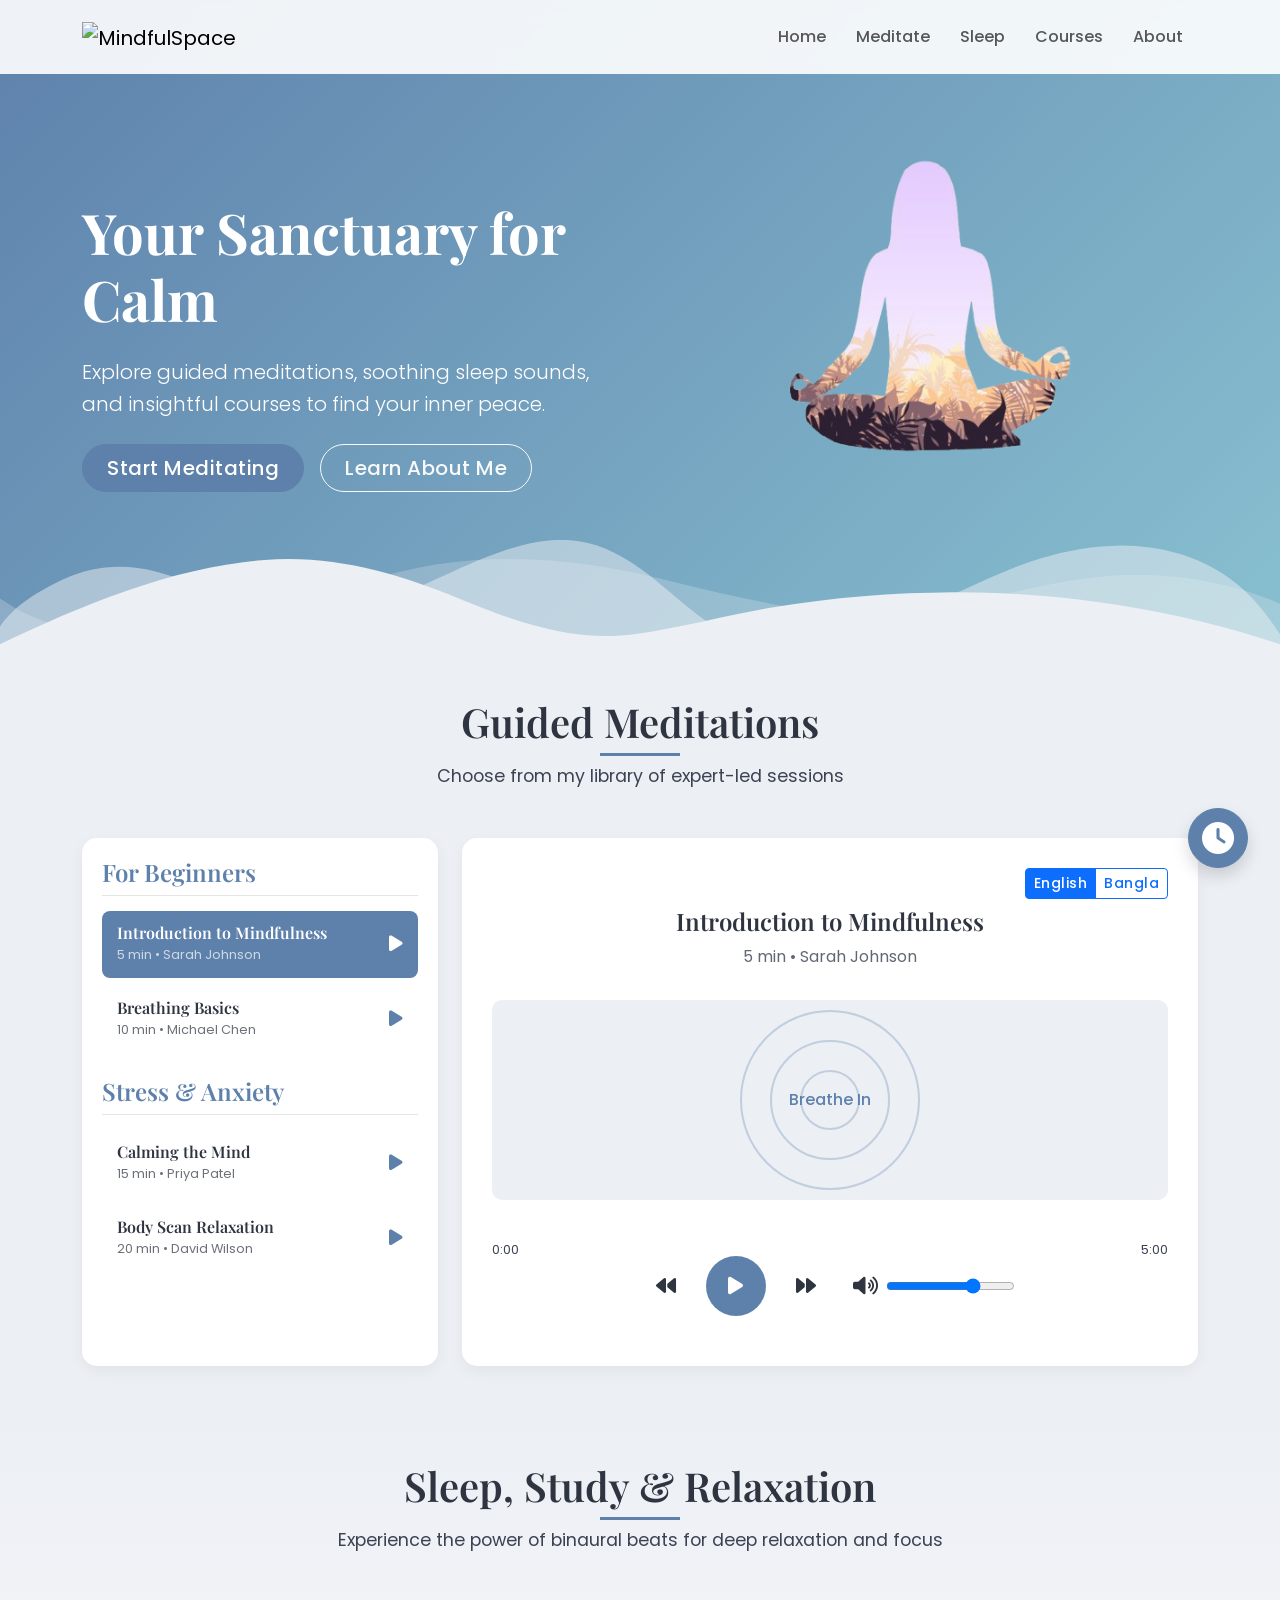
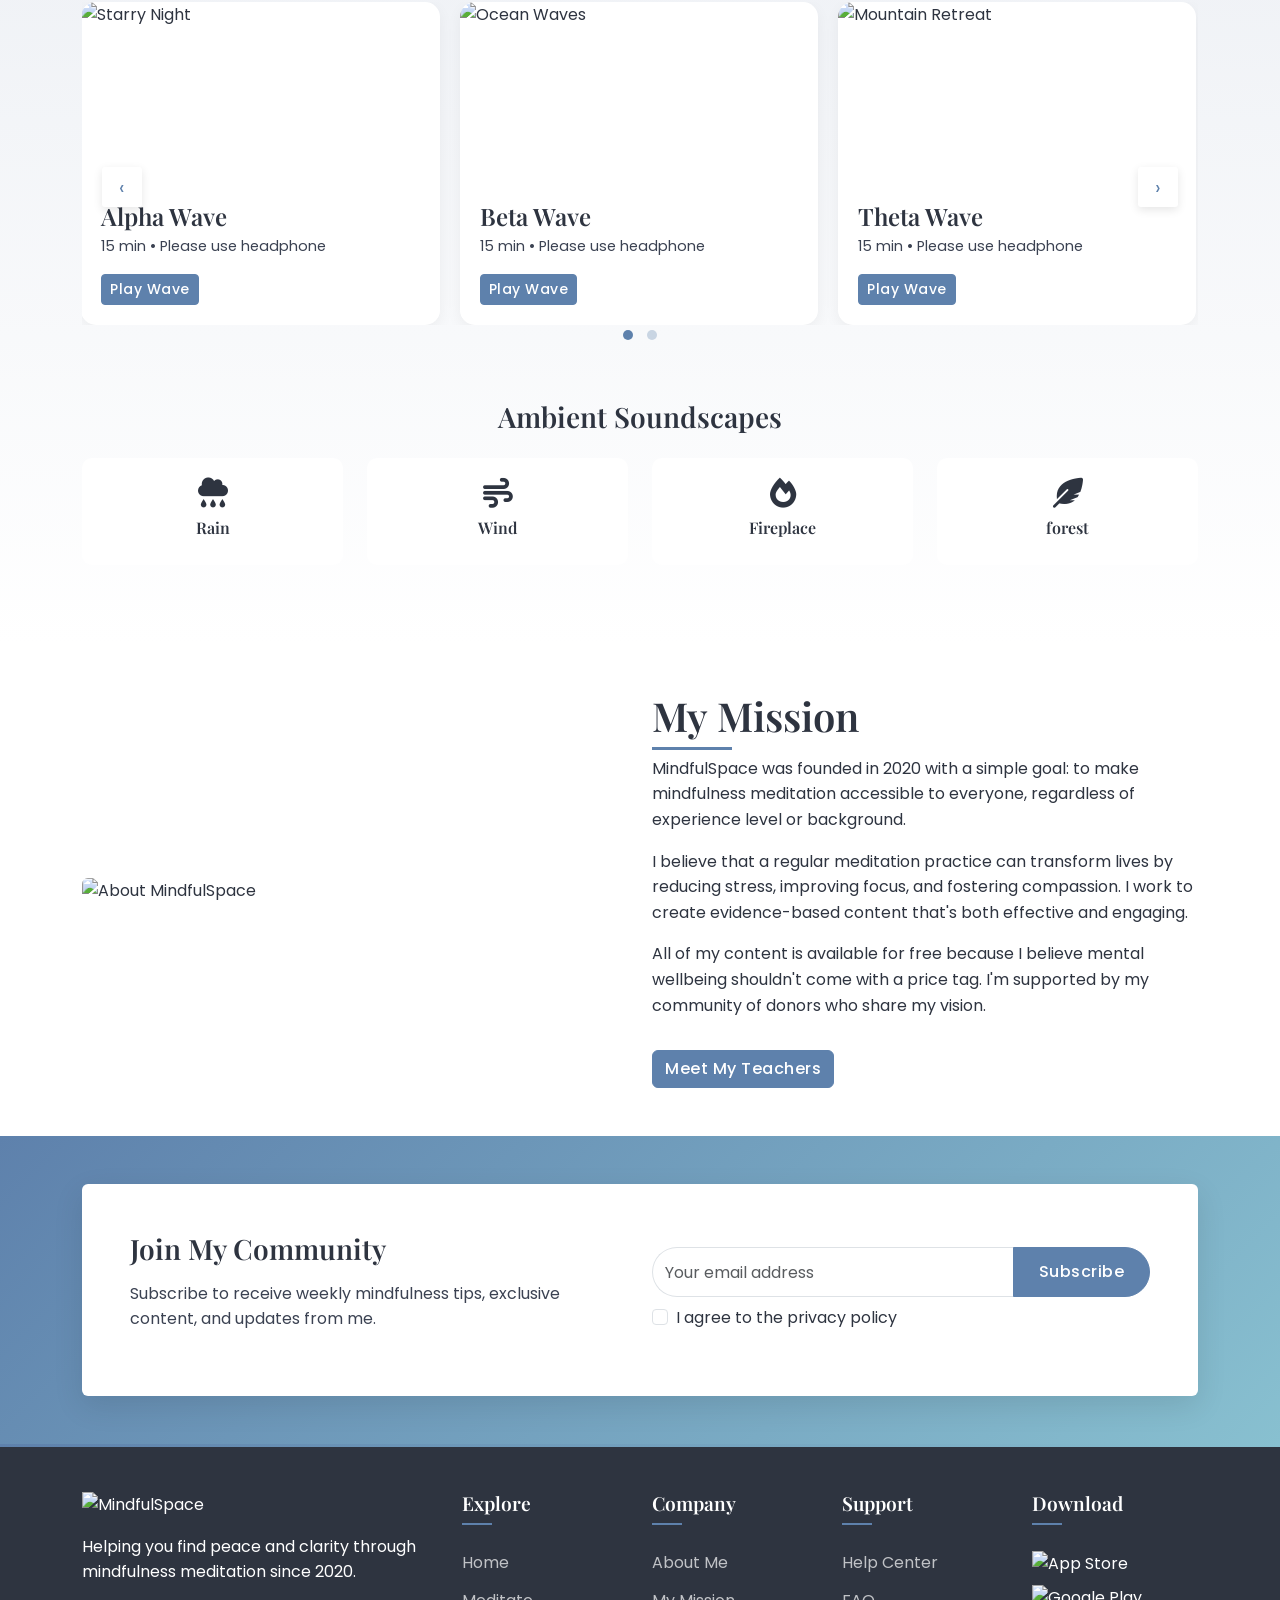
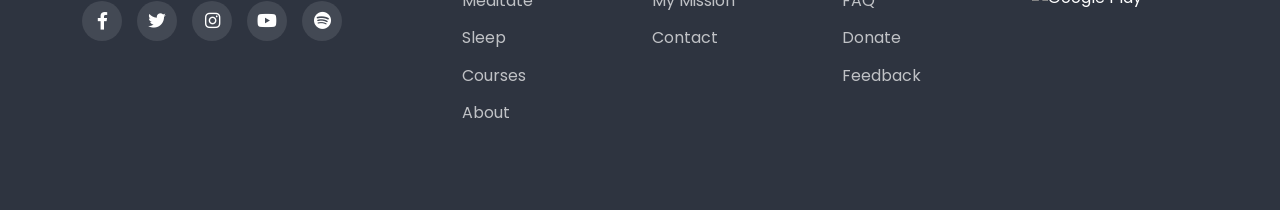
==== meditation.html @ 61c87ae3 "Add files via upload" ====
<!DOCTYPE html>
<html lang="en">
<head>
    <meta charset="UTF-8">
    <meta name="viewport" content="width=device-width, initial-scale=1.0">
    <title>MindfulSpace | Meditate & Relax</title>
    <link href="https://cdn.jsdelivr.net/npm/bootstrap@5.3.0/dist/css/bootstrap.min.css" rel="stylesheet">
    <link href="https://cdn.jsdelivr.net/npm/@fortawesome/fontawesome-free@6.0.0/css/all.min.css" rel="stylesheet">
    <link href="https://fonts.googleapis.com/css2?family=Playfair+Display:wght@400;500;600&family=Poppins:wght@300;400;500&display=swap" rel="stylesheet">
    <link rel="stylesheet" href="https://cdnjs.cloudflare.com/ajax/libs/animate.css/4.1.1/animate.min.css">
    <link rel="stylesheet" href="https://cdnjs.cloudflare.com/ajax/libs/OwlCarousel2/2.3.4/assets/owl.carousel.min.css">
    <link rel="stylesheet" href="https://cdnjs.cloudflare.com/ajax/libs/OwlCarousel2/2.3.4/assets/owl.theme.default.min.css">
    <link rel="stylesheet" href="styles.css">
</head>
<body>
    
    <!-- Preloader -->
    <div class="preloader">
        <div class="loader">
            <div class="loader-inner">
                <div class="loader-line-wrap" style="--i:0">
                    <div class="loader-line"></div>
                </div>
                <div class="loader-line-wrap" style="--i:1">
                    <div class="loader-line"></div>
                </div>
                <div class="loader-line-wrap" style="--i:2">
                    <div class="loader-line"></div>
                </div>
                <div class="loader-line-wrap" style="--i:3">
                    <div class="loader-line"></div>
                </div>
                <div class="loader-line-wrap" style="--i:4">
                    <div class="loader-line"></div>
                </div>
            </div>
        </div>
    </div>

    <!-- Navigation -->
    <nav class="navbar navbar-expand-lg navbar-light fixed-top">
        <div class="container">
            <a class="navbar-brand" href="home.html">
                <img src="assets/logo.svg" alt="MindfulSpace" height="30" id="logo-img">
            </a>
            <button class="navbar-toggler" type="button" data-bs-toggle="collapse" data-bs-target="#navbarNav">
                <span class="navbar-toggler-icon"></span>
            </button>
            <div class="collapse navbar-collapse" id="navbarNav">
                <ul class="navbar-nav ms-auto">
                    <li class="nav-item"><a class="nav-link" href="home.html">Home</a></li>
                    <li class="nav-item"><a class="nav-link" href="#meditate">Meditate</a></li>
                    <li class="nav-item"><a class="nav-link" href="#sleep">Sleep</a></li>
                    <li class="nav-item"><a class="nav-link" href="#courses">Courses</a></li>
                    <li class="nav-item"><a class="nav-link" href="#about">About</a></li>
                </ul>
            </div>
        </div>
    </nav>

    <!-- Hero Section -->
    <section id="hero-meditation" class="hero-section">
        <div class="container">
            <div class="row align-items-center">
                <div class="col-lg-6">
                    <h1 class="display-4 fw-bold mb-4 animate__animated animate__fadeInUp">Your Sanctuary for Calm</h1>
                    <p class="lead mb-4 animate__animated animate__fadeInUp" style="animation-delay: 0.2s;">Explore guided meditations, soothing sleep sounds, and insightful courses to find your inner peace.</p>
                    <div class="d-flex gap-3 animate__animated animate__fadeInUp" style="animation-delay: 0.4s;">
                        <a href="#meditate" class="btn btn-primary btn-lg rounded-pill px-4" id="start-meditating-btn-hero">Start Meditating</a>
                        <a href="#about" class="btn btn-outline-light btn-lg rounded-pill px-4" id="learn-about-us-btn">Learn About Me</a>
                    </div>
                </div>
                <div class="col-lg-6 text-center">
                    <img src="woman.png" alt="Woman meditating" class="img-fluid animate__animated animate__fadeIn" style="animation-delay: 0.6s; max-height: 450px;">
                </div>
            </div>
        </div>
        <div class="wave-divider">
            <svg viewBox="0 0 1200 120" preserveAspectRatio="none">
                <path d="M0,0V46.29c47.79,22.2,103.59,32.17,158,28,70.36-5.37,136.33-33.31,206.8-37.5C438.64,32.43,512.34,53.67,583,72.05c69.27,18,138.3,24.88,209.4,13.08,36.15-6,69.85-17.84,104.45-29.34C989.49,25,1113-14.29,1200,52.47V0Z" opacity=".25" fill="currentColor"></path>
                <path d="M0,0V15.81C13,36.92,27.64,56.86,47.69,72.05,99.41,111.27,165,111,224.58,91.58c31.15-10.15,60.09-26.07,89.67-39.8,40.92-19,84.73-46,130.83-49.67,36.26-2.85,70.9,9.42,98.6,31.56,31.77,25.39,62.32,62,103.63,73,40.44,10.79,81.35-6.69,119.13-24.28s75.16-39,116.92-43.05c59.73-5.85,113.28,22.88,168.9,38.84,30.2,8.66,59,6.17,87.09-7.5,22.43-10.89,48-26.93,60.65-49.24V0Z" opacity=".5" fill="currentColor"></path>
                <path d="M0,0V5.63C149.93,59,314.09,71.32,475.83,42.57c43-7.64,84.23-20.12,127.61-26.46,59-8.63,112.48,12.24,165.56,35.4C827.93,77.22,886,95.24,951.2,90c86.53-7,172.46-45.71,248.8-84.81V0Z" fill="currentColor"></path>
            </svg>
        </div>
    </section>
    
    <!-- Meditation Player Section -->
    <section id="meditate" class="meditation-player-section py-5">
        <div class="container">
            <div class="text-center mb-5">
                <h2 class="section-title">Guided Meditations</h2>
                <p class="section-subtitle">Choose from my library of expert-led sessions</p>
            </div>
            
            <div class="row">
                <div class="col-lg-4 mb-4 mb-lg-0">
                    <div class="session-list">
                        <div class="session-category">
                            <h4>For Beginners</h4>
                            <div class="session-item active"
                                data-audio-en="assets/audio/lessons/introduction en.mp3"
                                data-audio-bn="assets/audio/lessons/introduction bn.mp3"
                                data-title="Introduction to Mindfulness"
                                data-duration="5:00"
                                data-instructor="Sarah Johnson">
                                <div class="session-info">
                                    <h5>Introduction to Mindfulness</h5>
                                    <p>5 min • Sarah Johnson</p>
                                </div>
                                <button class="btn-play" aria-label="Play Introduction to Mindfulness"><i class="fas fa-play"></i></button>
                            </div>
                            <div class="session-item"
                                data-audio-en="https://assets.mixkit.co/music/preview/mixkit-relaxing-wind-chimes-2019.mp3"
                                data-audio-bn="https://cdn.pixabay.com/audio/2023/03/15/audio_bn_example2.mp3"
                                data-title="Breathing Basics"
                                data-duration="10:00"
                                data-instructor="Michael Chen">
                                <div class="session-info">
                                    <h5>Breathing Basics</h5>
                                    <p>10 min • Michael Chen</p>
                                </div>
                                <button class="btn-play" aria-label="Play Breathing Basics"><i class="fas fa-play"></i></button>
                            </div>
                        </div>
                        
                        <div class="session-category">
                            <h4>Stress & Anxiety</h4>
                            <div class="session-item"
                                data-audio-en="https://assets.mixkit.co/music/preview/mixkit-forest-stream-1383.mp3"
                                data-audio-bn="https://cdn.pixabay.com/audio/2023/03/15/audio_bn_example3.mp3"
                                data-title="Calming the Mind"
                                data-duration="15:00"
                                data-instructor="Priya Patel">
                                <div class="session-info">
                                    <h5>Calming the Mind</h5>
                                    <p>15 min • Priya Patel</p>
                                </div>
                                <button class="btn-play" aria-label="Play Calming the Mind"><i class="fas fa-play"></i></button>
                            </div>
                            <div class="session-item"
                                data-audio-en="https://assets.mixkit.co/music/preview/mixkit-soothing-wind-1251.mp3"
                                data-audio-bn="https://cdn.pixabay.com/audio/2023/03/15/audio_bn_example4.mp3"
                                data-title="Body Scan Relaxation"
                                data-duration="20:00"
                                data-instructor="David Wilson">
                                <div class="session-info">
                                    <h5>Body Scan Relaxation</h5>
                                    <p>20 min • David Wilson</p>
                                </div>
                                <button class="btn-play" aria-label="Play Body Scan Relaxation"><i class="fas fa-play"></i></button>
                            </div>
                        </div>
                    </div>
                </div>
                
                <div class="col-lg-8">
                    <div class="meditation-player">
                        <!-- Language Toggle Buttons -->
                        <div class="d-flex justify-content-end mb-2">
                            <div class="btn-group btn-group-sm" role="group" aria-label="Global language toggle">
                                <button type="button" class="btn btn-outline-primary lang-global-btn active" data-lang="en">English</button>
                                <button type="button" class="btn btn-outline-primary lang-global-btn" data-lang="bn">Bangla</button>
                            </div>
                        </div>
                        <div class="player-header">
                            <h3 id="session-title">Introduction to Mindfulness</h3>
                            <p id="session-details">5 min • Sarah Johnson</p>
                        </div>
                        
                        <div class="player-visualization">
                            <canvas id="visualizer"></canvas>
                            <div class="breathing-animation">
                                <div class="circle outer"></div>
                                <div class="circle middle"></div>
                                <div class="circle inner"></div>
                                <div class="breath-instruction">Breathe In</div>
                            </div>
                        </div>
                        
                        <audio id="meditation-audio" src="https://assets.mixkit.co/music/preview/mixkit-meditative-rain-and-thunder-1258.mp3" style="display:none;"></audio>
                        <div class="player-controls" style="display: none;">
                            <div class="progress-container">
                                 <div class="progress-bar-clickable-area" style="position: absolute; top: -7px; left: 0; width: 100%; height: 20px; cursor: pointer; z-index: 1;"></div>
                                <div class="progress-bar" id="progress-bar"></div>
                                <span class="time current-time">0:00</span>
                                <span class="time duration">5:00</span>
                            </div>
                            <div class="controls">
                                <button class="control-btn" id="rewind" aria-label="Rewind"><i class="fas fa-backward"></i></button>
                                <button class="control-btn main-btn" id="play-pause" aria-label="Play/Pause"><i class="fas fa-play"></i></button>
                                <button class="control-btn" id="forward" aria-label="Forward"><i class="fas fa-forward"></i></button>
                                <div class="volume-control d-flex align-items-center">
                                    <button class="control-btn" id="volume-btn" aria-label="Volume"><i class="fas fa-volume-up"></i></button>
                                    <input type="range" id="volume" min="0" max="1" step="0.01" value="0.7" aria-label="Volume slider">
                                </div>
                            </div>
                        </div>
                    </div>
                </div>
            </div>
        </div>
    </section>

    <!-- Sleep Section -->
    <section id="sleep" class="sleep-section py-5">
        <div class="container">
            <div class="text-center mb-5">
                <h2 class="section-title">Sleep, Study & Relaxation</h2>
                <p class="section-subtitle">Experience the power of binaural beats for deep relaxation and focus</p>
            </div>
            
            <div class="sleep-carousel owl-carousel owl-theme">
                <div class="sleep-card" data-audio="assets/audio/alpha.mp3" data-title="Alpha Wave" data-duration="15:00" data-instructor="Use Headphone" data-loop="false">
                    <img src="https://images.unsplash.com/photo-1534796636912-3b95b3ab5986?ixlib=rb-4.0.3&ixid=M3wxMjA3fDB8MHxleHBsb3JlLWZlZWR8MXx8fGVufDB8fHx8fA%3D%3D&auto=format&fit=crop&w=500&q=60" alt="Starry Night" class="sleep-image">
                    <div class="sleep-content">
                        <h4>Alpha Wave</h4>
                        <p>15 min • Please use headphone</p>
                        <button class="btn btn-primary btn-sm sleep-play-btn">Play Wave</button>
                    </div>
                </div>
                <div class="sleep-card" data-audio="assets/audio/beta.mp3" data-title="Beta Wave" data-duration="15:00" data-instructor="Use Headphone" data-loop="false">
                    <img src="https://images.unsplash.com/photo-1505118380757-91f5f5632de0?ixlib=rb-4.0.3&ixid=M3wxMjA3fDB8MHxleHBsb3JlLWZlZWR8Nnx8fGVufDB8fHx8fA%3D%3D&auto=format&fit=crop&w=500&q=60" alt="Ocean Waves" class="sleep-image">
                    <div class="sleep-content">
                        <h4>Beta Wave</h4>
                        <p>15 min • Please use headphone</p>
                        <button class="btn btn-primary btn-sm sleep-play-btn">Play Wave</button>
                    </div>
                </div>
                <div class="sleep-card" data-audio="assets/audio/theta.mp3" data-title="Theta Wave" data-duration=":1500" data-instructor="Use Headphone" data-loop="false">
                    <img src="https://images.unsplash.com/photo-1464822759023-fed622ff2c3b?ixlib=rb-4.0.3&ixid=M3wxMjA3fDB8MHxleHBsb3JlLWZlZWR8MTB8fHxlbnwwfHx8fHw%3D&auto=format&fit=crop&w=500&q=60" alt="Mountain Retreat" class="sleep-image">
                    <div class="sleep-content">
                        <h4>Theta Wave</h4>
                        <p>15 min • Please use headphone</p>
                        <button class="btn btn-primary btn-sm sleep-play-btn">Play Wave</button>
                    </div>
                </div>
                <div class="sleep-card" data-audio="assets/audio/gamma.mp3" data-title="Gamma Wave" data-duration="15:00" data-instructor="Use Headphone" data-loop="false">
                    <img src="https://images.unsplash.com/photo-1476231682828-37e571bc172f?ixlib=rb-4.0.3&ixid=M3wxMjA3fDB8MHxleHBsb3JlLWZlZWR8MTl8fHxlbnwwfHx8fHw%3D&auto=format&fit=crop&w=500&q=60" alt="Rainforest" class="sleep-image">
                    <div class="sleep-content">
                        <h4>Gamma Wave</h4>
                        <p>15 min • Please use headphone</p>
                        <button class="btn btn-primary btn-sm sleep-play-btn">Play Wave</button>
                    </div>
                </div>
            </div>
            
            <div class="soundscapes mt-5">
                <h3 class="text-center mb-4">Ambient Soundscapes</h3>
                <div class="row">
                    <div class="col-md-3 col-6 mb-3">
                        <div class="sound-card" data-sound="rain">
                            <i class="fas fa-cloud-rain"></i>
                            <h5>Rain</h5>
                        </div>
                    </div>
                    <div class="col-md-3 col-6 mb-3">
                        <div class="sound-card" data-sound="wind">
                            <i class="fas fa-wind"></i>
                            <h5>Wind</h5>
                        </div>
                    </div>
                    <div class="col-md-3 col-6 mb-3">
                        <div class="sound-card" data-sound="fire">
                            <i class="fas fa-fire"></i>
                            <h5>Fireplace</h5>
                        </div>
                    </div>
                    <div class="col-md-3 col-6 mb-3">
                        <div class="sound-card" data-sound="white-noise">
                            <i class="fas fa-feather-alt"></i>
                            <h5>forest</h5>
                        </div>
                    </div>
                </div>
            </div>
        </div>
    </section>



    <!-- About Section -->
    <section id="about" class="about-section py-5">
        <div class="container">
            <div class="row align-items-center">
                <div class="col-lg-6">
                    <img src="https://images.unsplash.com/photo-1506126613408-eca07ce68773?ixlib=rb-4.0.3&ixid=M3wxMjA3fDB8MHxleHBsb3JlLWZlZWR8MjF8fHxlbnwwfHx8fHw%3D&auto=format&fit=crop&w=500&q=60" alt="About MindfulSpace" class="img-fluid rounded">
                </div>
                <div class="col-lg-6">
                    <h2 class="section-title text-start">My Mission</h2>
                    <p>MindfulSpace was founded in 2020 with a simple goal: to make mindfulness meditation accessible to
                        everyone, regardless of experience level or background.</p>
                    <p>I believe that a regular meditation practice can transform lives by reducing stress, improving
                        focus, and fostering compassion. I work to create evidence-based content that's both effective and engaging.</p>
                    <p>All of my content is available for free because I believe mental wellbeing shouldn't come with
                        a price tag. I'm supported by my community of donors who share my vision.</p>
                    <button class="btn btn-primary mt-3" id="meet-teachers-btn-meditation">Meet My Teachers</button>
                </div>
            </div>
        </div>
    </section>

    <!-- Newsletter Section -->
    <section class="newsletter-section py-5">
        <div class="container">
            <div class="newsletter-box rounded p-5">
                <div class="row align-items-center">
                    <div class="col-lg-6">
                        <h3>Join My Community</h3>
                        <p>Subscribe to receive weekly mindfulness tips, exclusive content, and updates from me.</p>
                    </div>
                    <div class="col-lg-6">
                        <form class="newsletter-form" id="newsletter-form-meditation">
                            <div class="input-group">
                                <input type="email" class="form-control" placeholder="Your email address" id="newsletter-email-meditation" required>
                                <button class="btn btn-primary" type="submit">Subscribe</button>
                            </div>
                            <div class="form-check mt-2">
                                <input class="form-check-input" type="checkbox" id="privacy-check-meditation" required>
                                <label class="form-check-label" for="privacy-check-meditation">
                                    I agree to the privacy policy
                                </label>
                            </div>
                        </form>
                    </div>
                </div>
            </div>
        </div>
    </section>

    <!-- Footer -->
    <footer class="footer py-5">
        <div class="container">
            <div class="row">
                <div class="col-lg-4 mb-4">
                    <img src="assets/logo-white.svg" alt="MindfulSpace" height="30" class="mb-3">
                    <p>Helping you find peace and clarity through mindfulness meditation since 2020.</p>
                    <div class="social-links mt-3">
                        <a href="#" class="social-link" aria-label="Facebook"><i class="fab fa-facebook-f"></i></a>
                        <a href="#" class="social-link" aria-label="Twitter"><i class="fab fa-twitter"></i></a>
                        <a href="#" class="social-link" aria-label="Instagram"><i class="fab fa-instagram"></i></a>
                        <a href="#" class="social-link" aria-label="YouTube"><i class="fab fa-youtube"></i></a>
                        <a href="#" class="social-link" aria-label="Spotify"><i class="fab fa-spotify"></i></a>
                    </div>
                </div>
                <div class="col-lg-2 col-md-4 col-6 mb-4">
                    <h5>Explore</h5>
                    <ul class="footer-links">
                        <li><a href="#home">Home</a></li>
                        <li><a href="meditation.html#meditate">Meditate</a></li>
                        <li><a href="meditation.html#sleep">Sleep</a></li>
                        <li><a href="#courses">Courses</a></li>
                        <li><a href="#about">About</a></li>
                    </ul>
                </div>
                <!-- In home.html, meditation.html footers -->
                <div class="col-lg-2 col-md-4 col-6 mb-4">
                    <h5>Company</h5>
                    <ul class="footer-links">
                        <li><a href="about.html" id="about-link-footer">About Me</a></li>
                        <li><a href="mission.html" id="mission-link">My Mission</a></li>
                        <li><a href="contact.html" id="contact-link">Contact</a></li>
                    </ul>
                </div>
                <!-- In footers of all pages -->
                <div class="col-lg-2 col-md-4 col-6 mb-4">
                    <h5>Support</h5>
                    <ul class="footer-links">
                        <li><a href="help.html" id="help-link">Help Center</a></li>
                        <li><a href="faq.html" id="faq-link">FAQ</a></li>
                        <li><a href="donate.html" id="donate-link">Donate</a></li>
                        <li><a href="feedback.html" id="feedback-link">Feedback</a></li>
                    </ul>
                </div>
                <div class="col-lg-2 col-md-4 col-6 mb-4">
                    <h5>Download</h5>
                    <div class="app-download">
                        <a href="#" class="d-block mb-2" id="app-store-link">
                            <img src="assets/app-store.svg" alt="App Store" class="img-fluid">
                        </a>
                        <a href="#" class="d-block" id="google-play-link">
                            <img src="assets/google-play.svg" alt="Google Play" class="img-fluid">
                        </a>
                    </div>
                </div>
            </div>
        </div>
    </footer>

    <!-- Timer Modal -->
    <div class="modal fade" id="timerModal" tabindex="-1" aria-labelledby="timerModalLabel" aria-hidden="true">
        <div class="modal-dialog modal-dialog-centered">
            <div class="modal-content">
                <div class="modal-header">
                    <h5 class="modal-title" id="timerModalLabel">Set Meditation Timer</h5>
                    <button type="button" class="btn-close" data-bs-dismiss="modal" aria-label="Close"></button>
                </div>
                <div class="modal-body">
                    <div class="timer-container text-center">
                        <div class="timer-display mb-3" style="font-size:2.5rem;">
                            <span id="timer-minutes">05</span>:<span id="timer-seconds">00</span>
                        </div>
                        <div class="timer-controls mb-2">
                            <button class="btn btn-outline-secondary timer-btn" data-change="-5" aria-label="Decrease 5 minutes">-5</button>
                            <button class="btn btn-outline-secondary timer-btn" data-change="-1" aria-label="Decrease 1 minute">-1</button>
                            <button class="btn btn-outline-primary timer-btn" data-change="+1" aria-label="Increase 1 minute">+1</button>
                            <button class="btn btn-outline-primary timer-btn" data-change="+5" aria-label="Increase 5 minutes">+5</button>
                        </div>
                        <div class="timer-presets mb-2">
                            <button class="btn btn-sm btn-outline-secondary preset-btn" data-minutes="3">3 min</button>
                            <button class="btn btn-sm btn-outline-secondary preset-btn" data-minutes="5">5 min</button>
                            <button class="btn btn-sm btn-outline-secondary preset-btn" data-minutes="10">10 min</button>
                            <button class="btn btn-sm btn-outline-secondary preset-btn" data-minutes="15">15 min</button>
                            <button class="btn btn-sm btn-outline-secondary preset-btn" data-minutes="20">20 min</button>
                        </div>
                        <div class="form-check mt-3 mb-2">
                            <input class="form-check-input" type="checkbox" id="timer-alarm-checkbox">
                            <label class="form-check-label" for="timer-alarm-checkbox">Enable alarm notification when time is up</label>
                        </div>
                        <div id="timer-status" class="mt-2 text-danger" style="min-height:1.5em;"></div>
                    </div>
                </div>
                <div class="modal-footer">
                    <button type="button" class="btn btn-secondary" data-bs-dismiss="modal">Cancel</button>
                    <button type="button" class="btn btn-primary" id="start-timer-modal-btn">Start Timer</button>
                    <button type="button" class="btn btn-danger d-none" id="stop-timer-modal-btn">Stop</button>
                </div>
            </div>
        </div>
    </div>

    <!-- Floating Timer Button & Countdown Display -->
    <div id="floating-timer-display" style="display:none;position:fixed;right:32px;bottom:100px;z-index:1060;font-size:1.5rem;font-weight:bold;background:#fff;padding:6px 18px;border-radius:20px;box-shadow:0 2px 8px rgba(0,0,0,0.12);color:#2a3b5d;text-align:center;"></div>
    <button id="floating-timer-btn" type="button" class="btn btn-primary rounded-circle shadow" data-bs-toggle="modal" data-bs-target="#timerModal" style="position:fixed;bottom:32px;right:32px;z-index:1050;width:60px;height:60px;display:flex;align-items:center;justify-content:center;font-size:2rem;">
        <i class="fas fa-clock"></i>
    </button>

    <!-- Scripts -->
    <script src="https://cdn.jsdelivr.net/npm/bootstrap@5.3.0/dist/js/bootstrap.bundle.min.js"></script>
    <script src="https://cdnjs.cloudflare.com/ajax/libs/jquery/3.7.1/jquery.min.js"></script>
    <script src="https://cdnjs.cloudflare.com/ajax/libs/OwlCarousel2/2.3.4/owl.carousel.min.js"></script>
    <script src="https://cdnjs.cloudflare.com/ajax/libs/waypoints/4.0.1/jquery.waypoints.min.js"></script>
    <script src="script.js"></script>
    <script>
        // Small script for current year in footer
        const currentYearMeditation = document.getElementById('current-year-meditation');
        if(currentYearMeditation) {
            currentYearMeditation.textContent = new Date().getFullYear();
        }
    </script>



</body>
</html>
---- styles.css ----
:root {
    --primary-color: #5E81AC;
    --primary-dark: #4C6A8C;
    --secondary-color: #81A1C1;
    --accent-color: #88C0D0;
    --light-color: #E5E9F0;
    --lighter-color: #ECEFF4;
    --dark-color: #2E3440;
    --darker-color: #3B4252;
    --success-color: #A3BE8C;
    --warning-color: #EBCB8B;
    --error-color: #BF616A;
    --font-primary: 'Playfair Display', serif;
    --font-secondary: 'Poppins', sans-serif;
}

* {
    margin: 0;
    padding: 0;
    box-sizing: border-box;
}

body {
    font-family: var(--font-secondary);
    color: var(--dark-color);
    background-color: var(--lighter-color);
    line-height: 1.6;
    overflow-x: hidden;
}

h1, h2, h3, h4, h5, h6 {
    font-family: var(--font-primary);
    font-weight: 600;
    line-height: 1.2;
}

a {
    text-decoration: none;
    color: inherit;
}

.btn {
    font-family: var(--font-secondary);
    font-weight: 500;
    letter-spacing: 0.5px;
    transition: all 0.3s ease;
}

.btn-primary {
    background-color: var(--primary-color);
    border-color: var(--primary-color);
}

.btn-primary:hover {
    background-color: var(--primary-dark);
    border-color: var(--primary-dark);
}

.btn-outline-light:hover {
    color: var(--dark-color);
}

/* Preloader */
.preloader {
    position: fixed;
    top: 0;
    left: 0;
    width: 100%;
    height: 100%;
    background-color: var(--lighter-color);
    display: flex;
    justify-content: center;
    align-items: center;
    z-index: 9999;
    transition: opacity 0.5s ease;
}

.preloader.fade-out {
    opacity: 0;
}

.loader {
    width: 100px;
    height: 100px;
    position: relative;
}

.loader-inner {
    width: 100%;
    height: 100%;
    position: absolute;
    top: 0;
    left: 0;
}

.loader-line-wrap {
    width: 100%;
    height: 20px;
    position: absolute;
    top: 50%;
    left: 0;
    transform: rotate(calc(var(--i) * 36deg));
    overflow: hidden;
}

.loader-line {
    width: 100%;
    height: 100%;
    background-color: var(--primary-color);
    position: absolute;
    left: 0;
    top: 0;
    animation: loader-line 1.5s ease-in-out infinite calc(var(--i) * 0.1s);
    border-radius: 10px;
}

@keyframes loader-line {
    0%, 100% {
        transform: translateX(-100%);
    }
    50% {
        transform: translateX(100%);
    }
}

/* Navigation */
.navbar {
    padding: 15px 0;
    transition: all 0.3s ease;
    background-color: rgba(255, 255, 255, 0.9);
    backdrop-filter: blur(10px);
}

.navbar.scrolled {
    padding: 10px 0;
    box-shadow: 0 4px 15px rgba(0, 0, 0, 0.1);
}

.nav-link {
    font-weight: 500;
    padding: 8px 15px !important;
    position: relative;
}

.nav-link::after {
    content: '';
    position: absolute;
    bottom: 0;
    left: 15px;
    width: 0;
    height: 2px;
    background-color: var(--primary-color);
    transition: width 0.3s ease;
}

.nav-link:hover::after {
    width: calc(100% - 30px);
}

/* Hero Section */
.hero-section {
    padding: 120px 0 80px;
    background: linear-gradient(135deg, var(--primary-color), var(--accent-color));
    color: white;
    position: relative;
    overflow: hidden;
}

.hero-section h1 {
    font-size: 3.5rem;
    margin-bottom: 1.5rem;
    animation: fadeInUp 1s ease;
}

.hero-section p {
    font-size: 1.25rem;
    opacity: 0.9;
    margin-bottom: 2rem;
    animation: fadeInUp 1s ease 0.2s forwards;
    opacity: 0;
}

.wave-divider {
    position: absolute;
    bottom: 0;
    left: 0;
    width: 100%;
    overflow: hidden;
    line-height: 0;
    transform: rotate(180deg);
}

.wave-divider svg {
    position: relative;
    display: block;
    width: calc(100% + 1.3px);
    height: 120px;
    color: var(--lighter-color);
}

/* Sections */
.section-title {
    font-size: 2.5rem;
    margin-bottom: 1rem;
    position: relative;
    display: inline-block;
}

.section-title::after {
    content: '';
    position: absolute;
    bottom: -10px;
    left: 50%;
    transform: translateX(-50%);
    width: 80px;
    height: 3px;
    background-color: var(--primary-color);
}

.section-subtitle {
    color: var(--darker-color);
    font-size: 1.1rem;
}

/* Benefits Section */
.benefits-section {
    padding: 80px 0;
    background-color: white;
}

.benefit-card {
    background-color: var(--lighter-color);
    border-radius: 15px;
    padding: 30px;
    height: 100%;
    transition: transform 0.3s ease, box-shadow 0.3s ease;
}

.benefit-card:hover {
    transform: translateY(-10px);
    box-shadow: 0 15px 30px rgba(0, 0, 0, 0.1);
}

.benefit-icon {
    width: 70px;
    height: 70px;
    background-color: var(--primary-color);
    color: white;
    border-radius: 50%;
    display: flex;
    align-items: center;
    justify-content: center;
    font-size: 30px;
    margin-bottom: 20px;
}

.benefit-card h3 {
    margin-bottom: 15px;
    color: var(--dark-color);
}

/* Meditation Player Section */
.meditation-player-section {
    padding: 80px 0;
    background-color: var(--lighter-color);
}

.session-list {
    background-color: white;
    border-radius: 15px;
    padding: 20px;
    box-shadow: 0 5px 15px rgba(0, 0, 0, 0.05);
    height: 100%;
}

.session-category {
    margin-bottom: 25px;
}

.session-category h4 {
    color: var(--primary-color);
    margin-bottom: 15px;
    padding-bottom: 8px;
    border-bottom: 1px solid rgba(0, 0, 0, 0.1);
}

.session-item {
    display: flex;
    justify-content: space-between;
    align-items: center;
    padding: 12px 15px;
    border-radius: 8px;
    margin-bottom: 8px;
    cursor: pointer;
    transition: all 0.3s ease;
}

.session-item:hover {
    background-color: rgba(94, 129, 172, 0.1);
}

.session-item.active {
    background-color: var(--primary-color);
    color: white;
}

.session-item.active .btn-play {
    color: white;
}

.session-info h5 {
    font-size: 1rem;
    margin-bottom: 3px;
}

.session-info p {
    font-size: 0.8rem;
    opacity: 0.7;
    margin-bottom: 0;
}

.btn-play {
    background: none;
    border: none;
    color: var(--primary-color);
    font-size: 18px;
    cursor: pointer;
    transition: transform 0.3s ease;
}

.btn-play:hover {
    transform: scale(1.1);
}

.meditation-player {
    background-color: white;
    border-radius: 15px;
    padding: 30px;
    box-shadow: 0 5px 15px rgba(0, 0, 0, 0.05);
    height: 100%;
}

.player-header {
    text-align: center;
    margin-bottom: 30px;
}

.player-header h3 {
    font-size: 1.5rem;
    color: var(--dark-color);
}

.player-header p {
    color: var(--darker-color);
    opacity: 0.8;
}

.player-visualization {
    position: relative;
    height: 200px;
    margin-bottom: 30px;
}

#visualizer {
    width: 100%;
    height: 100%;
    background-color: var(--lighter-color);
    border-radius: 10px;
}

.breathing-animation {
    position: absolute;
    top: 50%;
    left: 50%;
    transform: translate(-50%, -50%);
    width: 180px;
    height: 180px;
    display: flex;
    justify-content: center;
    align-items: center;
}

.circle {
    position: absolute;
    border-radius: 50%;
    border: 2px solid var(--primary-color);
    opacity: 0.3;
    animation: breath 8s infinite ease-in-out;
}

.circle.outer {
    width: 180px;
    height: 180px;
    animation-delay: 0s;
}

.circle.middle {
    width: 120px;
    height: 120px;
    animation-delay: 0.2s;
}

.circle.inner {
    width: 60px;
    height: 60px;
    animation-delay: 0.4s;
}

.breath-instruction {
    font-weight: 500;
    color: var(--primary-color);
    animation: fadeInOut 8s infinite;
}

@keyframes breath {
    0%, 100% {
        transform: scale(0.8);
        opacity: 0.3;
    }
    50% {
        transform: scale(1.2);
        opacity: 0.8;
    }
}

@keyframes fadeInOut {
    0%, 100% {
        opacity: 0;
        content: "Breathe In";
    }
    25% {
        opacity: 1;
    }
    50% {
        opacity: 0;
        content: "Hold";
    }
    75% {
        opacity: 1;
    }
}

.player-controls {
    margin-bottom: 20px;
}

.progress-container {
    position: relative;
    margin-bottom: 20px;
}

.progress-bar {
    height: 6px;
    background-color: var(--primary-color);
    border-radius: 3px;
    width: 0%;
    transition: width 0.1s linear;
    position: relative;
}

.progress-bar::after {
    content: '';
    position: absolute;
    right: 0;
    top: 50%;
    transform: translateY(-50%);
    width: 15px;
    height: 15px;
    background-color: var(--primary-color);
    border-radius: 50%;
    opacity: 0;
    transition: opacity 0.3s ease;
}

.progress-container:hover .progress-bar::after {
    opacity: 1;
}

.time {
    position: absolute;
    top: 10px;
    font-size: 0.8rem;
    color: var(--darker-color);
}

.current-time {
    left: 0;
}

.duration {
    right: 0;
}

.controls {
    display: flex;
    justify-content: center;
    align-items: center;
    gap: 20px;
}

.control-btn {
    background: none;
    border: none;
    color: var(--dark-color);
    font-size: 20px;
    cursor: pointer;
    transition: all 0.3s ease;
    width: 40px;
    height: 40px;
    display: flex;
    align-items: center;
    justify-content: center;
    border-radius: 50%;
}

.control-btn:hover {
    color: var(--primary-color);
    background-color: rgba(94, 129, 172, 0.1);
}

.main-btn {
    width: 60px;
    height: 60px;
    background-color: var(--primary-color);
    color: white !important;
}

.main-btn:hover {
    background-color: var(--primary-dark);
}



.player-actions {
    display: flex;
    justify-content: center;
    gap: 15px;
}

.action-btn {
    background: none;
    border: none;
    color: var(--dark-color);
    font-size: 18px;
    cursor: pointer;
    transition: all 0.3s ease;
}

.action-btn:hover {
    color: var(--primary-color);
    transform: scale(1.1);
}

/* Sleep Section */
.sleep-section {
    padding: 80px 0;
    background: linear-gradient(to bottom, var(--lighter-color), white);
}

.sleep-card {
    background-color: white;
    border-radius: 15px;
    overflow: hidden;
    box-shadow: 0 5px 15px rgba(0, 0, 0, 0.05);
    transition: transform 0.3s ease;
}

.sleep-card:hover {
    transform: translateY(-10px);
}

.sleep-image {
    width: 100%;
    height: 180px;
    object-fit: cover;
}

.sleep-content {
    padding: 20px;
}

.sleep-content h4 {
    margin-bottom: 5px;
}

.sleep-content p {
    font-size: 0.9rem;
    color: var(--darker-color);
    margin-bottom: 15px;
}

.soundscapes {
    margin-top: 40px;
}

.sound-card {
    background-color: white;
    border-radius: 10px;
    padding: 20px;
    text-align: center;
    cursor: pointer;
    transition: all 0.3s ease;
    margin-bottom: 15px;
}

.sound-card:hover {
    background-color: var(--primary-color);
    color: white;
    transform: translateY(-5px);
    box-shadow: 0 10px 20px rgba(0, 0, 0, 0.1);
}

.sound-card i {
    font-size: 30px;
    margin-bottom: 10px;
}

.sound-card h5 {
    font-size: 1rem;
}

/* Courses Section */
.courses-section {
    padding: 80px 0;
    background-color: white;
}

.course-card {
    background-color: var(--lighter-color);
    border-radius: 15px;
    overflow: hidden;
    transition: transform 0.3s ease, box-shadow 0.3s ease;
    height: 100%;
}

.course-card:hover {
    transform: translateY(-10px);
    box-shadow: 0 15px 30px rgba(0, 0, 0, 0.1);
}

.course-image {
    width: 100%;
    height: 180px;
    object-fit: cover;
}

.course-badge {
    position: absolute;
    top: 15px;
    right: 15px;
    background-color: var(--primary-color);
    color: white;
    padding: 5px 10px;
    border-radius: 20px;
    font-size: 0.8rem;
    font-weight: 500;
}

.course-content {
    padding: 20px;
}

.course-content h4 {
    margin-bottom: 10px;
}

.course-description {
    font-size: 0.9rem;
    color: var(--darker-color);
    margin-bottom: 15px;
}

.course-meta {
    display: flex;
    justify-content: space-between;
    font-size: 0.8rem;
    color: var(--darker-color);
    margin-bottom: 10px;
}

.course-meta span {
    display: flex;
    align-items: center;
    gap: 5px;
}

/* Stats Section */
.stats-section {
    padding: 60px 0;
    background: linear-gradient(135deg, var(--primary-color), var(--accent-color));
    color: white;
}

.stat-item {
    padding: 20px;
}

.stat-number {
    font-size: 3rem;
    font-weight: 700;
    margin-bottom: 10px;
}

.stat-label {
    font-size: 1.1rem;
    opacity: 0.9;
}

/* Testimonials Section */
.testimonials-section {
    padding: 80px 0;
    background-color: var(--lighter-color);
}

.testimonial-item {
    background-color: white;
    border-radius: 15px;
    padding: 30px;
    margin: 15px;
    box-shadow: 0 5px 15px rgba(0, 0, 0, 0.05);
}

.testimonial-content {
    font-style: italic;
    margin-bottom: 20px;
    position: relative;
}

.testimonial-content::before {
    content: '"';
    font-size: 4rem;
    color: var(--primary-color);
    opacity: 0.2;
    position: absolute;
    top: -20px;
    left: -10px;
    line-height: 1;
}

.testimonial-author {
    display: flex;
    align-items: center;
    gap: 15px;
}

.author-avatar {
    width: 60px;
    height: 60px;
    border-radius: 50%;
    object-fit: cover;
}

.author-info h5 {
    margin-bottom: 5px;
}

.author-info p {
    font-size: 0.8rem;
    color: var(--darker-color);
    margin-bottom: 0;
}

/* About Section */
.about-section {
    padding: 80px 0;
    background-color: white;
}

.about-section .section-title::after {
    left: 0;
    transform: none;
}

/* Newsletter Section */
.newsletter-section {
    padding: 80px 0;
    background: linear-gradient(135deg, var(--primary-color), var(--accent-color));
}

.newsletter-box {
    background-color: white;
    box-shadow: 0 10px 30px rgba(0, 0, 0, 0.1);
}

.newsletter-box h3 {
    color: var(--dark-color);
    margin-bottom: 15px;
}

.newsletter-box p {
    color: var(--darker-color);
}

.newsletter-form .form-control {
    height: 50px;
    border-radius: 25px 0 0 25px;
    border-right: none;
}

.newsletter-form .btn {
    border-radius: 0 25px 25px 0;
    height: 50px;
    padding: 0 25px;
}

/* Footer */
.footer {
    background-color: var(--dark-color);
    color: white;
    padding: 60px 0 20px;
    position: relative;
}

.footer::before {
    content: '';
    position: absolute;
    top: 0;
    left: 0;
    width: 100%;
    height: 3px;
    background: linear-gradient(to right, var(--primary-color), var(--accent-color));
}

.footer-content {
    display: flex;
    flex-wrap: wrap;
    gap: 40px;
    margin-bottom: 40px;
}

.footer-column {
    flex: 1 1 250px;
}

.footer h5 {
    color: white;
    margin-bottom: 25px;
    font-size: 1.2rem;
    position: relative;
    padding-bottom: 10px;
}

.footer h5::after {
    content: '';
    position: absolute;
    bottom: 0;
    left: 0;
    width: 30px;
    height: 2px;
    background-color: var(--primary-color);
}

.footer-links {
    list-style: none;
    padding: 0;
    margin: 0;
}

.footer-links li {
    margin-bottom: 12px;
}

.footer-links a {
    color: rgba(255, 255, 255, 0.7);
    transition: all 0.3s ease;
    display: inline-flex;
    align-items: center;
    gap: 8px;
}

.footer-links a:hover {
    color: var(--accent-color);
    transform: translateX(5px);
}

.social-links {
    display: flex;
    gap: 15px;
    flex-wrap: wrap;
}

.social-links a {
    width: 40px;
    height: 40px;
    border-radius: 50%;
    background-color: rgba(255, 255, 255, 0.1);
    display: flex;
    align-items: center;
    justify-content: center;
    transition: all 0.3s ease;
    font-size: 1.1rem;
}

.social-links a:hover {
    background-color: var(--primary-color);
    transform: translateY(-3px);
    box-shadow: 0 5px 15px rgba(0, 0, 0, 0.3);
}

.footer-bottom {
    padding-top: 20px;
    border-top: 1px solid rgba(255, 255, 255, 0.1);
    display: flex;
    flex-wrap: wrap;
    justify-content: space-between;
    gap: 20px;
}

.footer-legal {
    list-style: none;
    padding: 0;
    margin: 0;
    display: flex;
    flex-wrap: wrap;
    gap: 20px;
}

.footer-legal a {
    color: rgba(255, 255, 255, 0.7);
    font-size: 0.9rem;
    transition: all 0.3s ease;
}

.footer-legal a:hover {
    color: var(--accent-color);
}

@media (max-width: 768px) {
    .footer-content {
        gap: 30px;
    }
    
    .footer-column {
        flex: 1 1 200px;
    }
    
    .footer-bottom {
        justify-content: center;
        text-align: center;
    }
    
    .footer-legal {
        justify-content: center;
    }
}

/* Timer Modal */
.timer-container {
    padding: 20px;
}

.timer-display {
    font-size: 4rem;
    font-family: var(--font-secondary);
    font-weight: 300;
    margin-bottom: 20px;
    color: var(--primary-color);
}

.timer-controls {
    display: flex;
    justify-content: center;
    gap: 15px;
    margin-bottom: 20px;
}

.timer-btn {
    width: 60px;
    height: 60px;
    border-radius: 50%;
    font-size: 1.5rem;
    display: flex;
    align-items: center;
    justify-content: center;
}

.timer-presets {
    display: flex;
    justify-content: center;
    gap: 10px;
    flex-wrap: wrap;
}

.preset-btn {
    border-radius: 20px;
    padding: 5px 15px;
}

/* Animations */
@keyframes fadeInUp {
    from {
        opacity: 0;
        transform: translateY(20px);
    }
    to {
        opacity: 1;
        transform: translateY(0);
    }
}

.animate__delay-1 {
    animation-delay: 1s;
}

/* Responsive Styles */
@media (max-width: 992px) {
    .hero-section h1 {
        font-size: 2.8rem;
    }
    
    .meditation-player {
        margin-top: 30px;
    }
}

@media (max-width: 768px) {
    .hero-section {
        padding: 100px 0 60px;
        text-align: center;
    }
    
    .hero-section h1 {
        font-size: 2.5rem;
    }
    
    .hero-section .d-flex {
        justify-content: center;
    }
    
    .section-title {
        font-size: 2rem;
    }
    
    .timer-display {
        font-size: 3rem;
    }
}

@media (max-width: 576px) {
    .hero-section h1 {
        font-size: 2rem;
    }
    
    .hero-section p {
        font-size: 1rem;
    }
    
    .btn-lg {
        padding: 8px 20px;
        font-size: 1rem;
    }
    
    .section-title {
        font-size: 1.8rem;
    }
    
    .timer-controls {
        gap: 10px;
    }
    
    .timer-btn {
        width: 50px;
        height: 50px;
        font-size: 1.2rem;
    }
}

/* Owl Carousel Custom Styles */
.owl-carousel .owl-stage {
    display: flex;
    align-items: center;
}

.owl-carousel .owl-item {
    transition: all 0.3s ease;
}

.owl-carousel .owl-item.center {
    transform: scale(1.05);
}

.owl-theme .owl-dots .owl-dot span {
    background: rgba(94, 129, 172, 0.3);
    transition: all 0.3s ease;
}

.owl-theme .owl-dots .owl-dot.active span, 
.owl-theme .owl-dots .owl-dot:hover span {
    background: var(--primary-color);
}

.owl-theme .owl-nav {
    position: absolute;
    top: 50%;
    width: 100%;
    transform: translateY(-50%);
    display: flex;
    justify-content: space-between;
    padding: 0 15px;
}

.owl-theme .owl-nav button {
    width: 40px;
    height: 40px;
    border-radius: 50%;
    background-color: white !important;
    color: var(--primary-color) !important;
    box-shadow: 0 3px 10px rgba(0, 0, 0, 0.1);
    display: flex;
    align-items: center;
    justify-content: center;
    font-size: 20px !important;
}

.owl-theme .owl-nav button:hover {
    background-color: var(--primary-color) !important;
    color: white !important;
}

    .glow-animate, .glow-animate-2, .glow-animate-3 {
        position: absolute;
        width: min(120vw, 600px);
        height: min(120vw, 600px);
        border-radius: 50%;
        z-index: 1;
        background: radial-gradient(circle, rgba(120,180,255,0.6) 0%, rgba(120,180,255,0.2) 60%, transparent 100%);
        filter: blur(40px);
    }

    .glow-animate {
        animation: glowPulse 3s ease-in-out infinite;
    }

    .glow-animate-2 {
        animation: glowPulse 3s ease-in-out infinite 1s;
        background: radial-gradient(circle, rgba(147,112,219,0.6) 0%, rgba(147,112,219,0.2) 60%, transparent 100%);
    }

    .glow-animate-3 {
        animation: glowPulse 3s ease-in-out infinite 2s;
        background: radial-gradient(circle, rgba(255,182,193,0.6) 0%, rgba(255,182,193,0.2) 60%, transparent 100%);
    }

    @keyframes glowPulse {
        0% {
            opacity: 0.7;
            transform: scale(0.8);
            filter: blur(40px);
        }
        50% {
            opacity: 1;
            transform: scale(1.2);
            filter: blur(60px);
        }
        100% {
            opacity: 0.7;
            transform: scale(0.8);
            filter: blur(40px);
        }
    }

    .floating {
        animation: float 6s ease-in-out infinite;
    }

    @keyframes float {
        0% {
            transform: translateY(0px);
        }
        50% {
            transform: translateY(-20px);
        }
        100% {
            transform: translateY(0px);
        }
    }

    @media (max-width: 768px) {
        .glow-animate, .glow-animate-2, .glow-animate-3 {
            width: 100vw;
            height: 100vw;
        }
        
        .floating {
            animation: float 6s ease-in-out infinite;
            transform: scale(0.8);
        }
    }
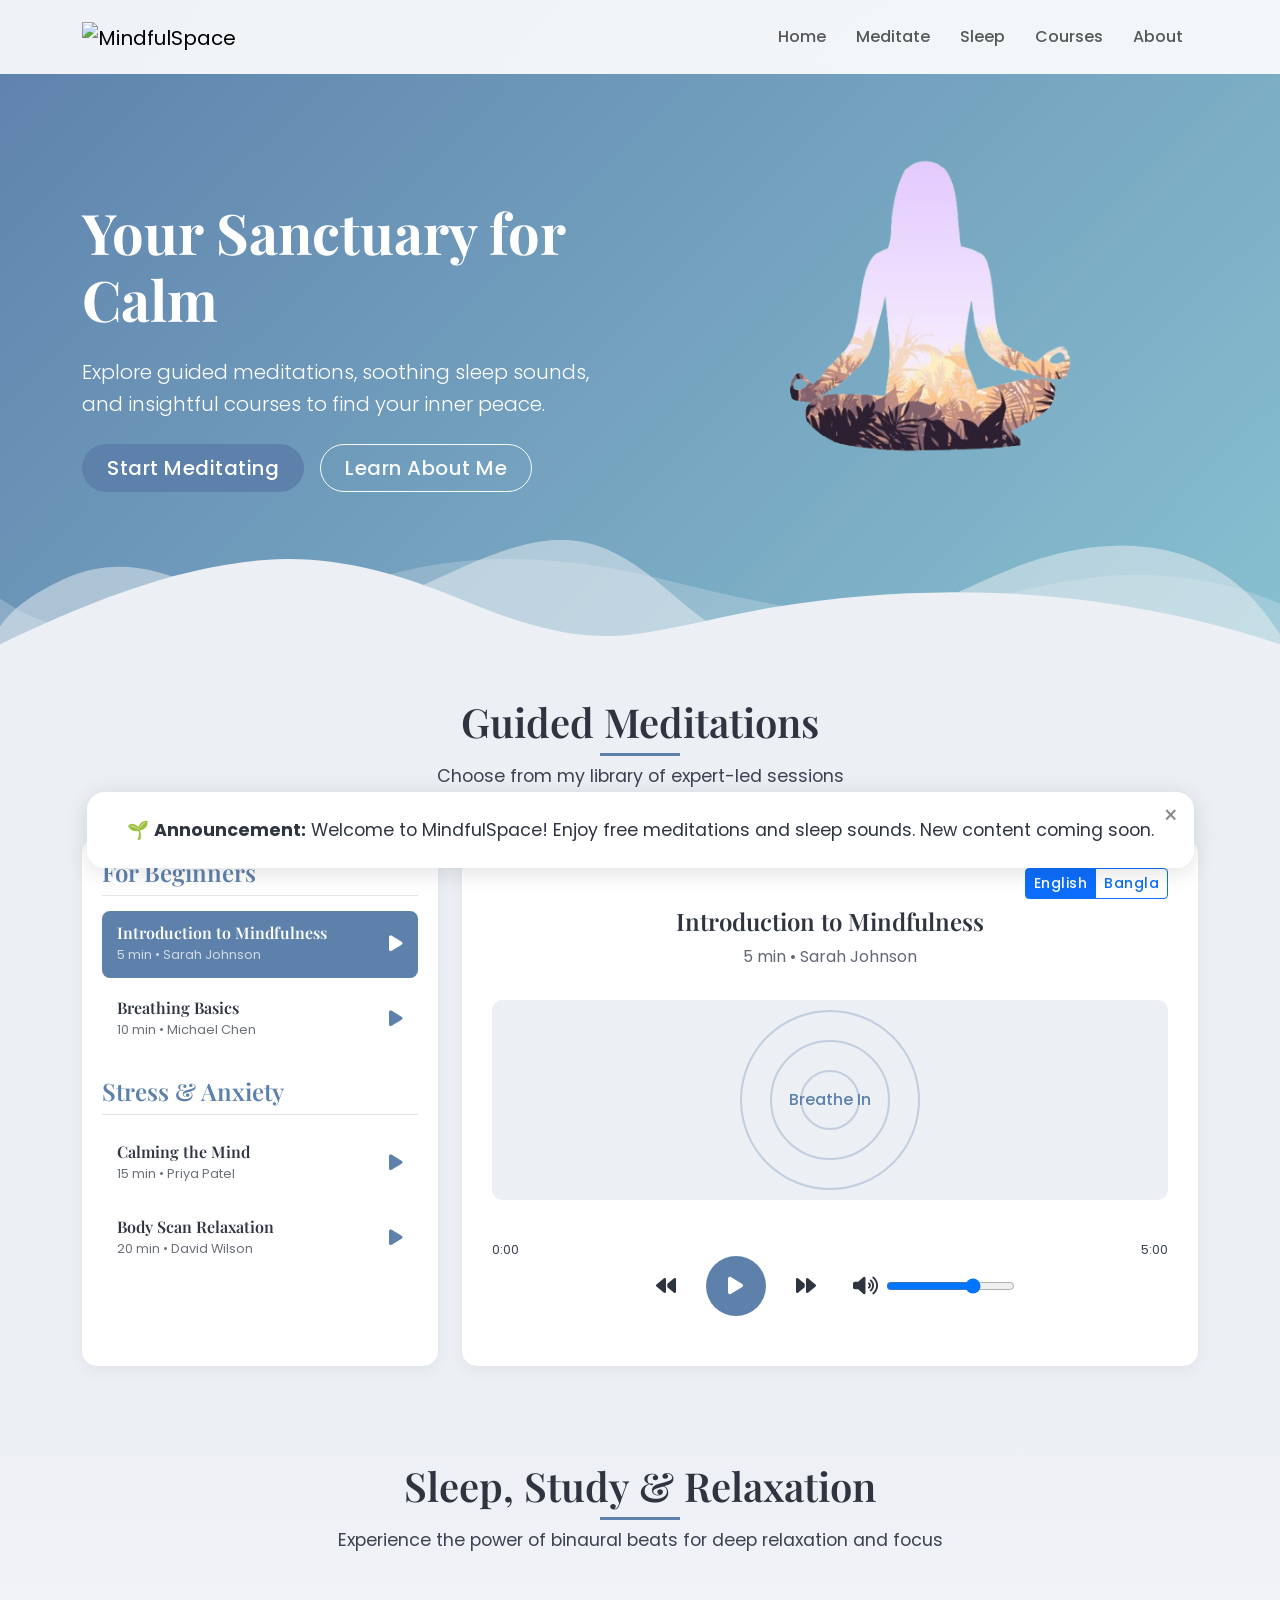
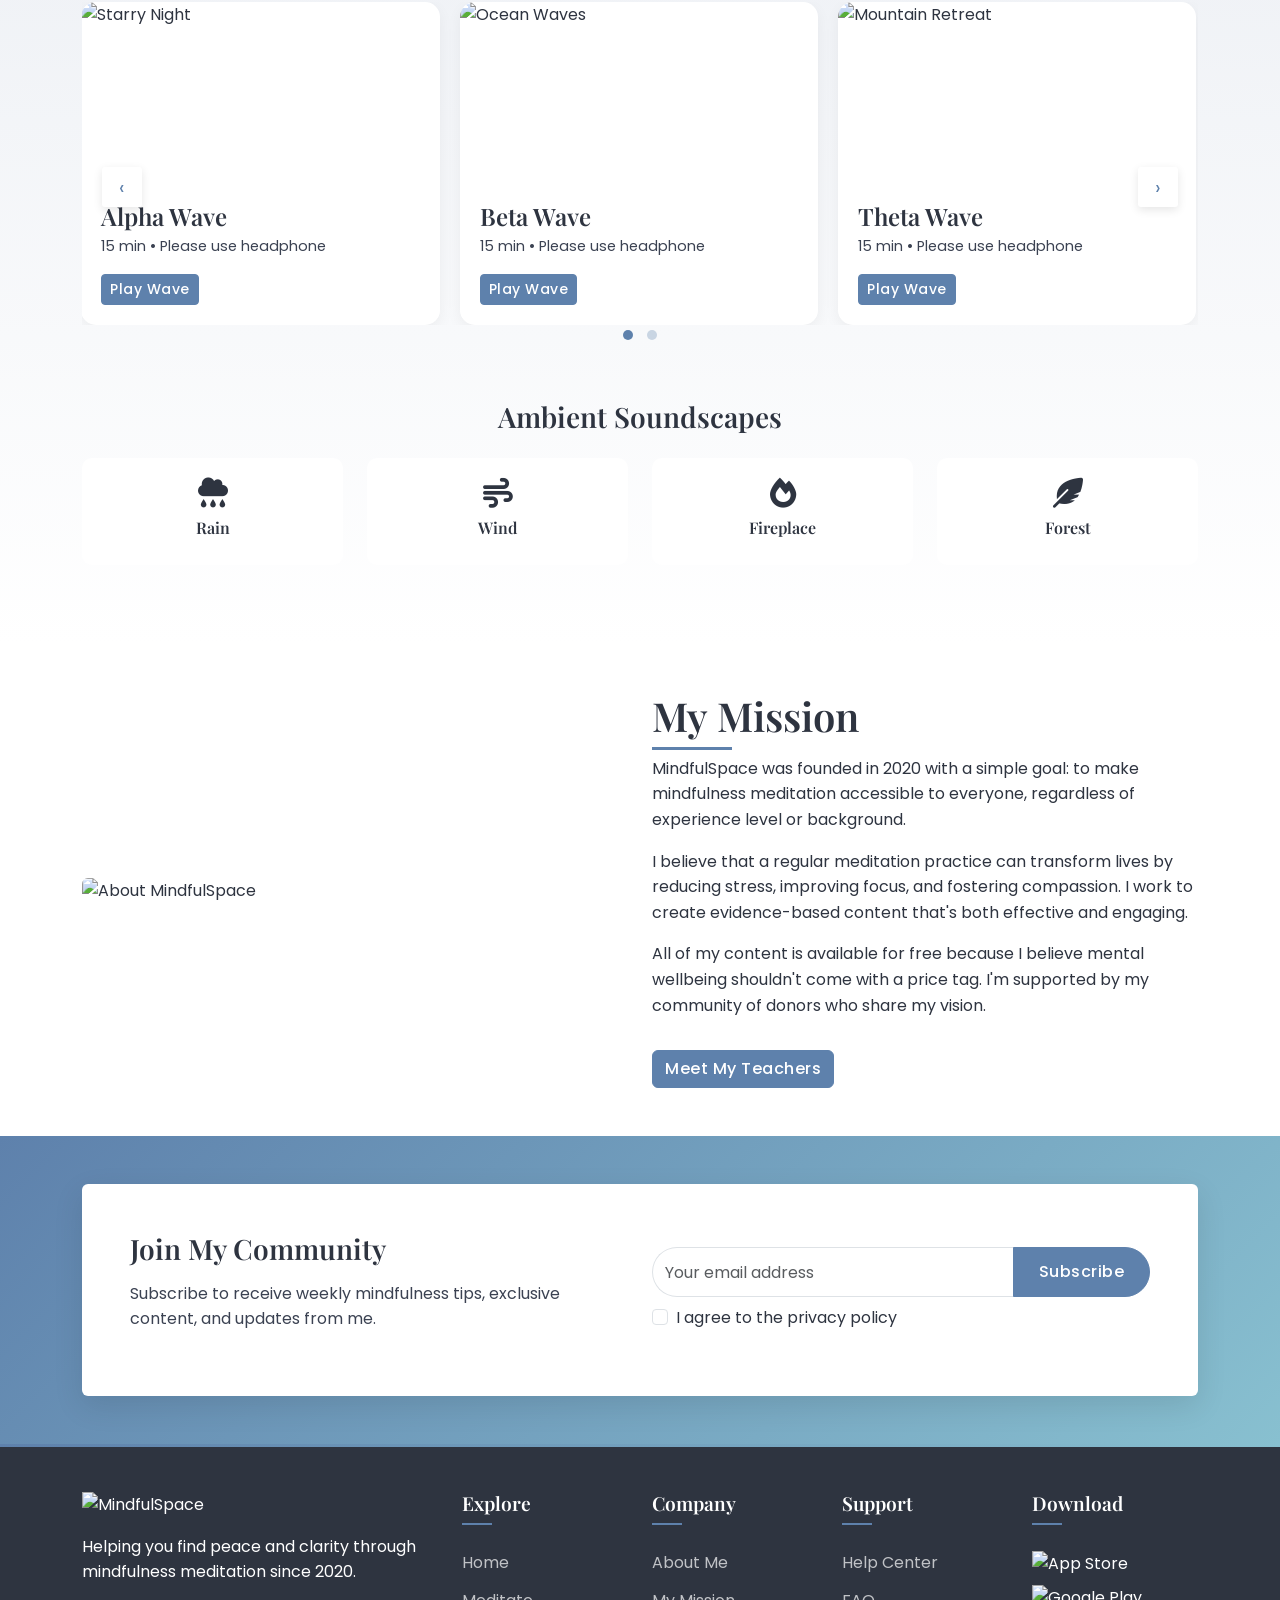
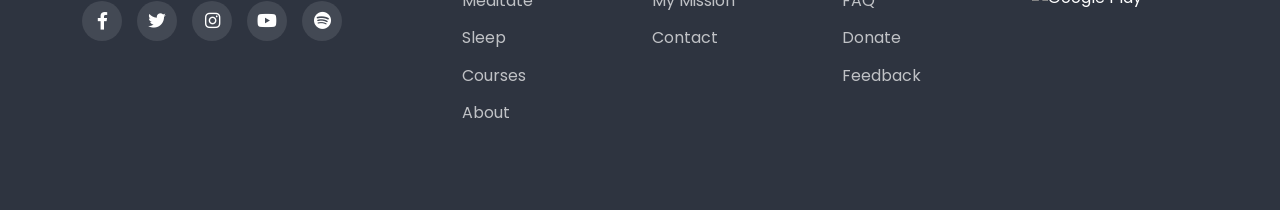
==== commit fd4e0a62: "Update meditation.html" ====
--- a/meditation.html
+++ b/meditation.html
@@ -268,7 +268,7 @@
                     <div class="col-md-3 col-6 mb-3">
                         <div class="sound-card" data-sound="white-noise">
                             <i class="fas fa-feather-alt"></i>
-                            <h5>forest</h5>
+                            <h5>Forest</h5>
                         </div>
                     </div>
                 </div>
@@ -385,55 +385,15 @@
             </div>
         </div>
     </footer>
-
-    <!-- Timer Modal -->
-    <div class="modal fade" id="timerModal" tabindex="-1" aria-labelledby="timerModalLabel" aria-hidden="true">
-        <div class="modal-dialog modal-dialog-centered">
-            <div class="modal-content">
-                <div class="modal-header">
-                    <h5 class="modal-title" id="timerModalLabel">Set Meditation Timer</h5>
-                    <button type="button" class="btn-close" data-bs-dismiss="modal" aria-label="Close"></button>
-                </div>
-                <div class="modal-body">
-                    <div class="timer-container text-center">
-                        <div class="timer-display mb-3" style="font-size:2.5rem;">
-                            <span id="timer-minutes">05</span>:<span id="timer-seconds">00</span>
-                        </div>
-                        <div class="timer-controls mb-2">
-                            <button class="btn btn-outline-secondary timer-btn" data-change="-5" aria-label="Decrease 5 minutes">-5</button>
-                            <button class="btn btn-outline-secondary timer-btn" data-change="-1" aria-label="Decrease 1 minute">-1</button>
-                            <button class="btn btn-outline-primary timer-btn" data-change="+1" aria-label="Increase 1 minute">+1</button>
-                            <button class="btn btn-outline-primary timer-btn" data-change="+5" aria-label="Increase 5 minutes">+5</button>
-                        </div>
-                        <div class="timer-presets mb-2">
-                            <button class="btn btn-sm btn-outline-secondary preset-btn" data-minutes="3">3 min</button>
-                            <button class="btn btn-sm btn-outline-secondary preset-btn" data-minutes="5">5 min</button>
-                            <button class="btn btn-sm btn-outline-secondary preset-btn" data-minutes="10">10 min</button>
-                            <button class="btn btn-sm btn-outline-secondary preset-btn" data-minutes="15">15 min</button>
-                            <button class="btn btn-sm btn-outline-secondary preset-btn" data-minutes="20">20 min</button>
-                        </div>
-                        <div class="form-check mt-3 mb-2">
-                            <input class="form-check-input" type="checkbox" id="timer-alarm-checkbox">
-                            <label class="form-check-label" for="timer-alarm-checkbox">Enable alarm notification when time is up</label>
-                        </div>
-                        <div id="timer-status" class="mt-2 text-danger" style="min-height:1.5em;"></div>
-                    </div>
-                </div>
-                <div class="modal-footer">
-                    <button type="button" class="btn btn-secondary" data-bs-dismiss="modal">Cancel</button>
-                    <button type="button" class="btn btn-primary" id="start-timer-modal-btn">Start Timer</button>
-                    <button type="button" class="btn btn-danger d-none" id="stop-timer-modal-btn">Stop</button>
-                </div>
-            </div>
+    <!-- Announcement Popup -->
+    <div id="announcement-popup" style="display:flex;align-items:center;justify-content:center;position:fixed;bottom:32px;left:0;width:100vw;z-index:20000;">
+        <div style="background:rgba(255,255,255,0.98);box-shadow:0 4px 24px rgba(0,0,0,0.12);border-radius:18px;padding:1.5rem 2.5rem;max-width:95vw;display:flex;align-items:center;gap:1.5rem;position:relative;flex-wrap:wrap;">
+            <span style="font-size:1.1rem;color:#2E3440;flex:1 1 auto;">
+                🌱 <strong>Announcement:</strong> Welcome to MindfulSpace! Enjoy free meditations and sleep sounds. New content coming soon.
+            </span>
+            <button id="close-announcement-btn" aria-label="Close announcement" style="background:none;border:none;font-size:1.5rem;line-height:1;color:#888;position:absolute;top:12px;right:16px;cursor:pointer;">&times;</button>
         </div>
     </div>
-
-    <!-- Floating Timer Button & Countdown Display -->
-    <div id="floating-timer-display" style="display:none;position:fixed;right:32px;bottom:100px;z-index:1060;font-size:1.5rem;font-weight:bold;background:#fff;padding:6px 18px;border-radius:20px;box-shadow:0 2px 8px rgba(0,0,0,0.12);color:#2a3b5d;text-align:center;"></div>
-    <button id="floating-timer-btn" type="button" class="btn btn-primary rounded-circle shadow" data-bs-toggle="modal" data-bs-target="#timerModal" style="position:fixed;bottom:32px;right:32px;z-index:1050;width:60px;height:60px;display:flex;align-items:center;justify-content:center;font-size:2rem;">
-        <i class="fas fa-clock"></i>
-    </button>
-
     <!-- Scripts -->
     <script src="https://cdn.jsdelivr.net/npm/bootstrap@5.3.0/dist/js/bootstrap.bundle.min.js"></script>
     <script src="https://cdnjs.cloudflare.com/ajax/libs/jquery/3.7.1/jquery.min.js"></script>
@@ -446,9 +406,13 @@
         if(currentYearMeditation) {
             currentYearMeditation.textContent = new Date().getFullYear();
         }
+        // Announcement popup close logic
+        document.getElementById('close-announcement-btn').onclick = function() {
+            document.getElementById('announcement-popup').style.display = 'none';
+        };
     </script>
 
 
 
 </body>
-</html>+</html>
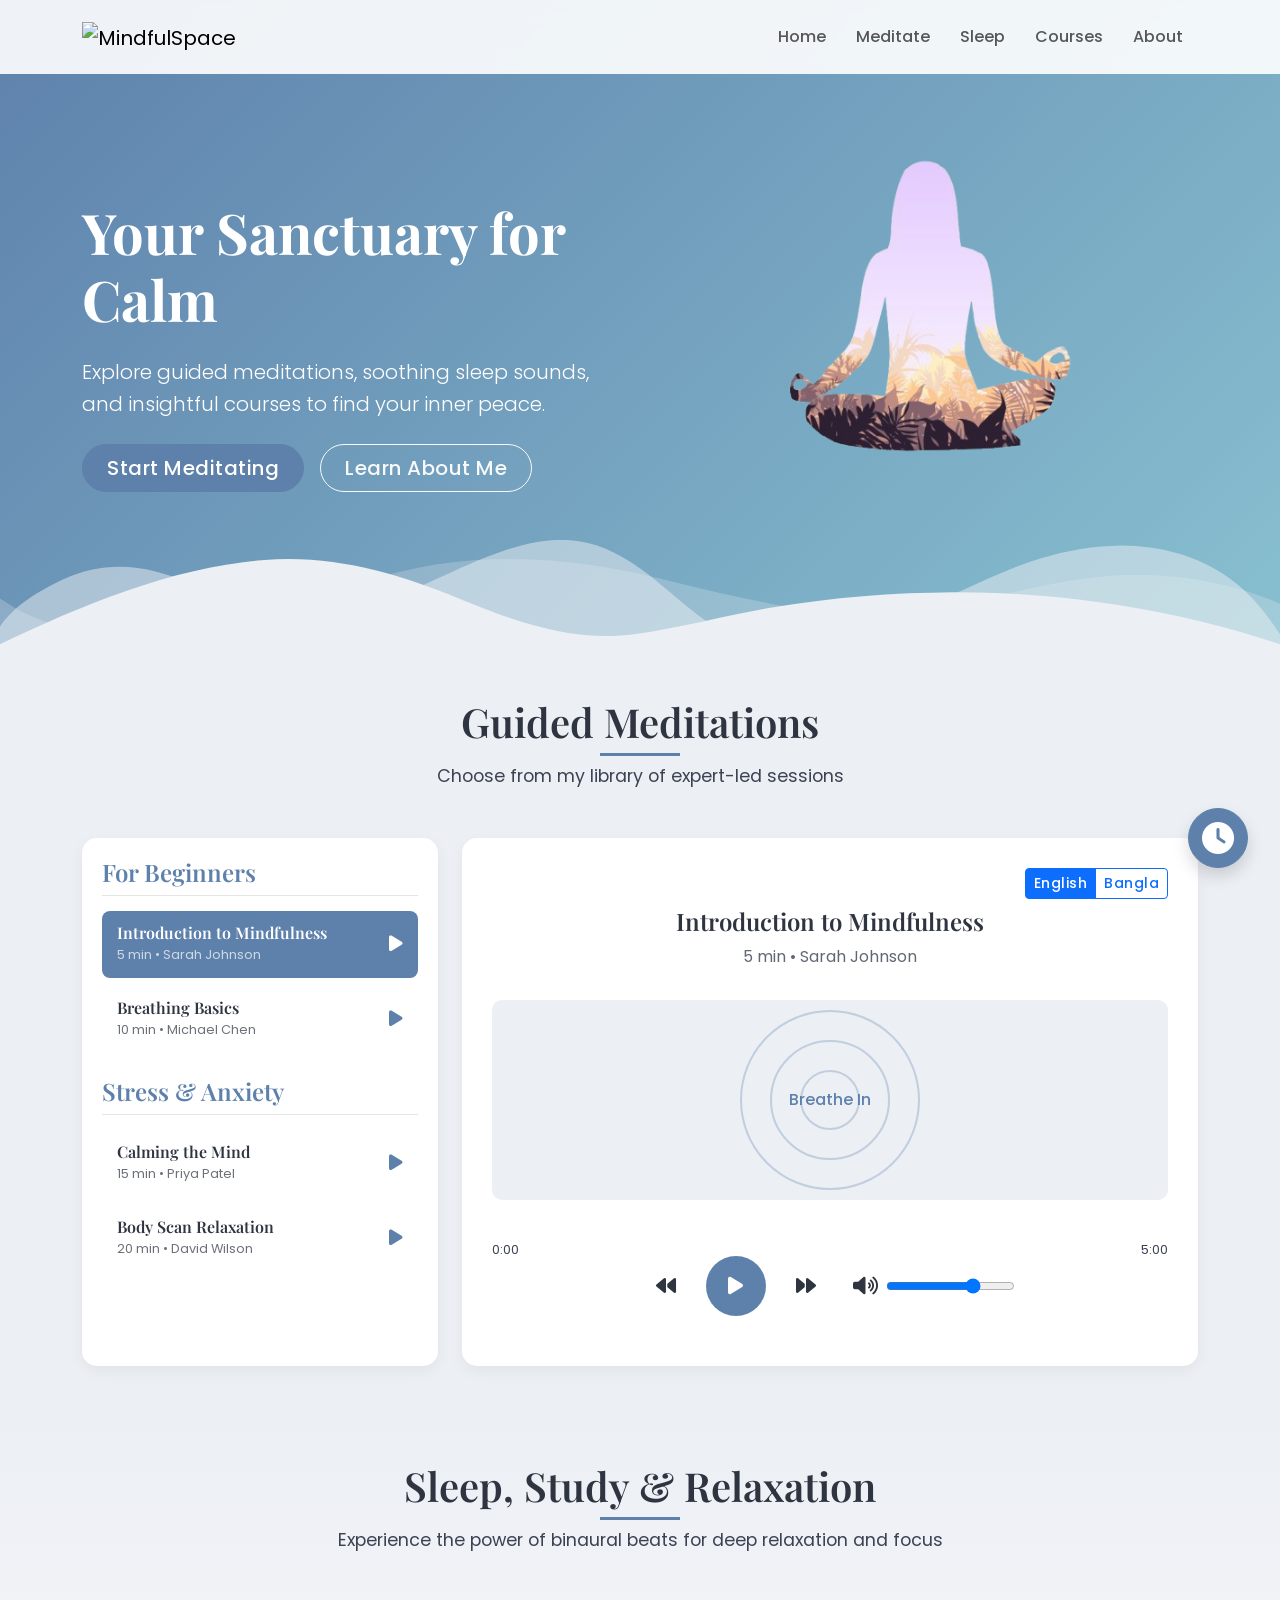
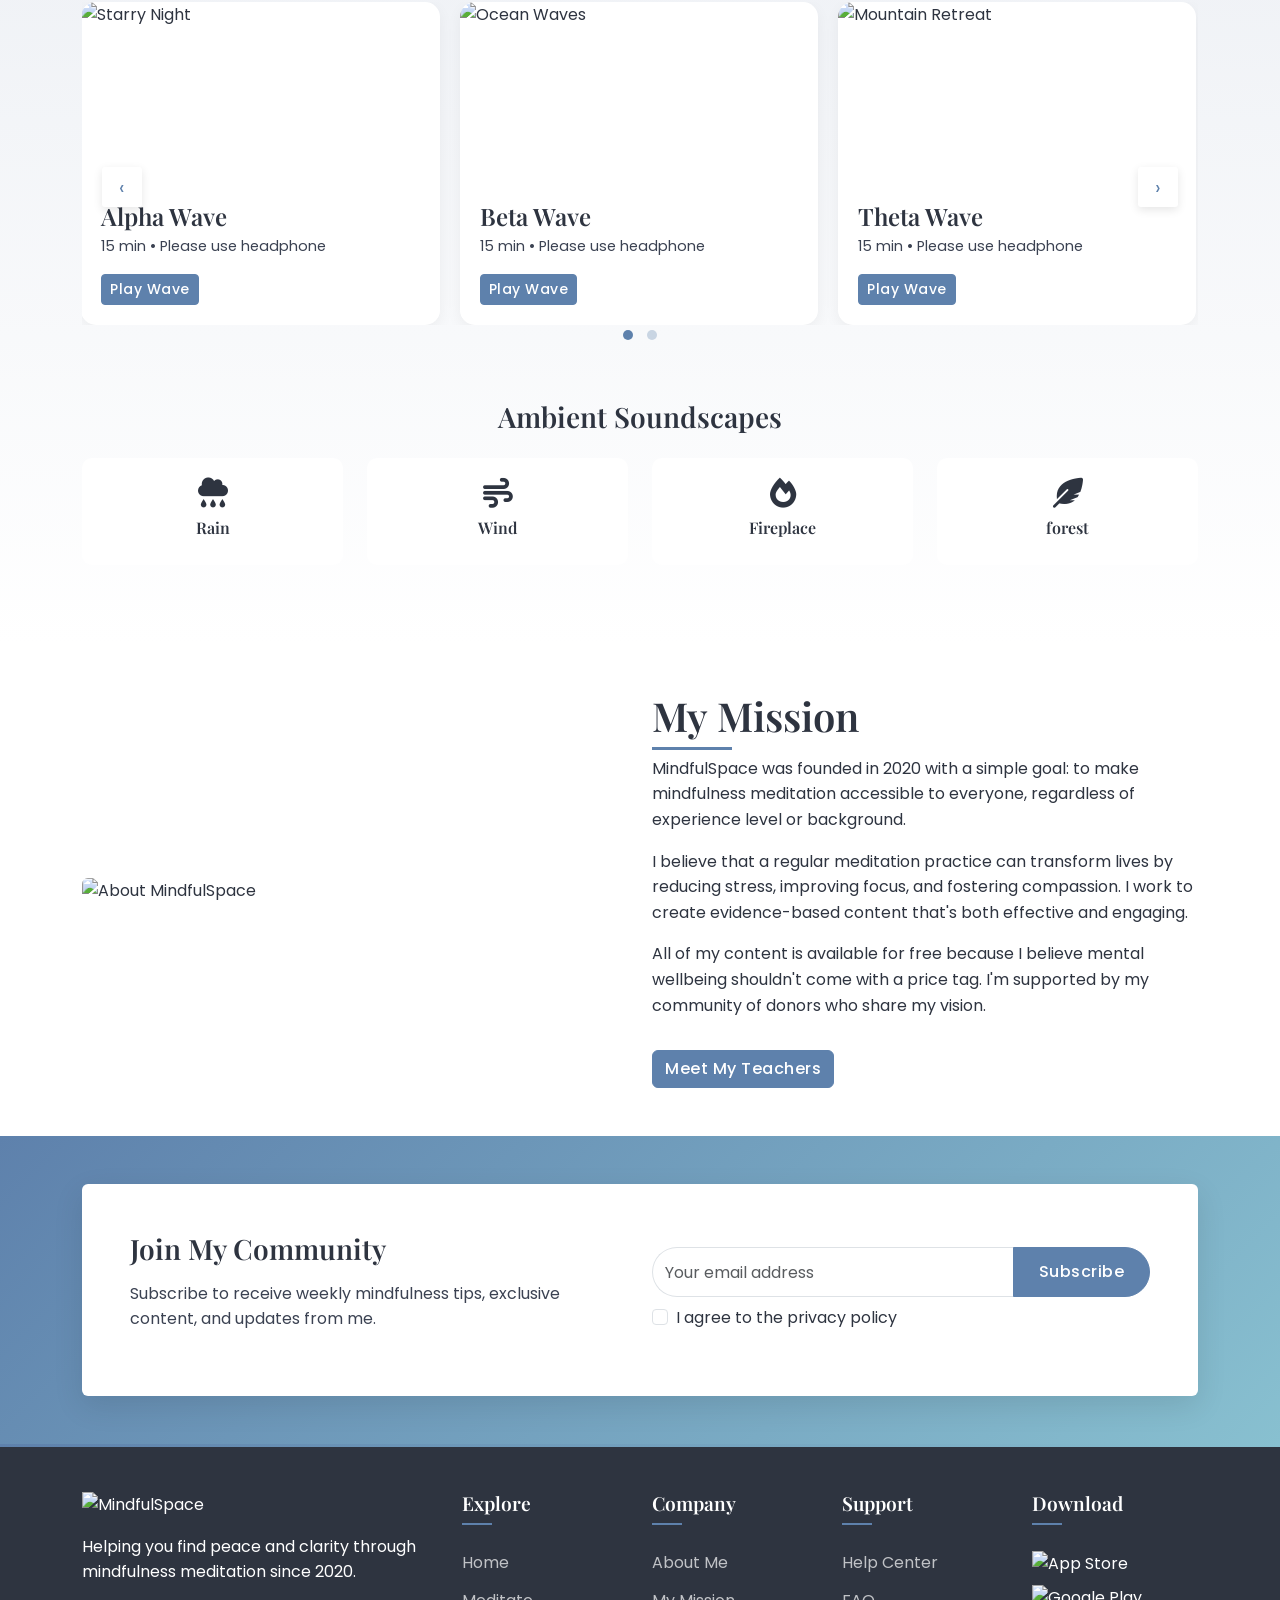
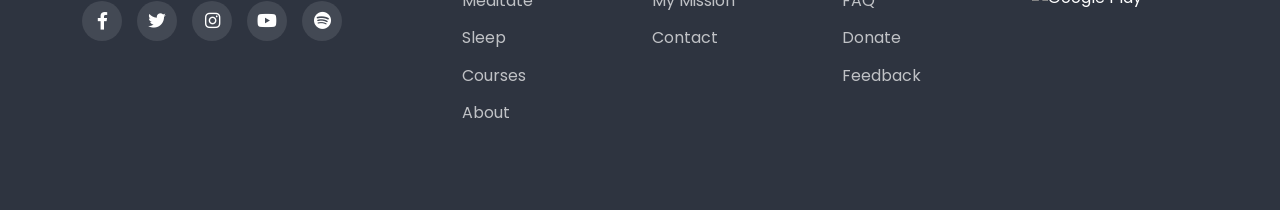
==== commit 264195b3: "Update meditation.html" ====
--- a/meditation.html
+++ b/meditation.html
@@ -210,7 +210,7 @@
             </div>
             
             <div class="sleep-carousel owl-carousel owl-theme">
-                <div class="sleep-card" data-audio="assets/audio/alpha.mp3" data-title="Alpha Wave" data-duration="15:00" data-instructor="Use Headphone" data-loop="false">
+                <div class="sleep-card" data-audio="alpha.mp3" data-title="Alpha Wave" data-duration="15:00" data-instructor="Use Headphone" data-loop="false">
                     <img src="https://images.unsplash.com/photo-1534796636912-3b95b3ab5986?ixlib=rb-4.0.3&ixid=M3wxMjA3fDB8MHxleHBsb3JlLWZlZWR8MXx8fGVufDB8fHx8fA%3D%3D&auto=format&fit=crop&w=500&q=60" alt="Starry Night" class="sleep-image">
                     <div class="sleep-content">
                         <h4>Alpha Wave</h4>
@@ -218,7 +218,7 @@
                         <button class="btn btn-primary btn-sm sleep-play-btn">Play Wave</button>
                     </div>
                 </div>
-                <div class="sleep-card" data-audio="assets/audio/beta.mp3" data-title="Beta Wave" data-duration="15:00" data-instructor="Use Headphone" data-loop="false">
+                <div class="sleep-card" data-audio="beta.mp3" data-title="Beta Wave" data-duration="15:00" data-instructor="Use Headphone" data-loop="false">
                     <img src="https://images.unsplash.com/photo-1505118380757-91f5f5632de0?ixlib=rb-4.0.3&ixid=M3wxMjA3fDB8MHxleHBsb3JlLWZlZWR8Nnx8fGVufDB8fHx8fA%3D%3D&auto=format&fit=crop&w=500&q=60" alt="Ocean Waves" class="sleep-image">
                     <div class="sleep-content">
                         <h4>Beta Wave</h4>
@@ -234,7 +234,7 @@
                         <button class="btn btn-primary btn-sm sleep-play-btn">Play Wave</button>
                     </div>
                 </div>
-                <div class="sleep-card" data-audio="assets/audio/gamma.mp3" data-title="Gamma Wave" data-duration="15:00" data-instructor="Use Headphone" data-loop="false">
+                <div class="sleep-card" data-audio="gamma.mp3" data-title="Gamma Wave" data-duration="15:00" data-instructor="Use Headphone" data-loop="false">
                     <img src="https://images.unsplash.com/photo-1476231682828-37e571bc172f?ixlib=rb-4.0.3&ixid=M3wxMjA3fDB8MHxleHBsb3JlLWZlZWR8MTl8fHxlbnwwfHx8fHw%3D&auto=format&fit=crop&w=500&q=60" alt="Rainforest" class="sleep-image">
                     <div class="sleep-content">
                         <h4>Gamma Wave</h4>
@@ -268,7 +268,7 @@
                     <div class="col-md-3 col-6 mb-3">
                         <div class="sound-card" data-sound="white-noise">
                             <i class="fas fa-feather-alt"></i>
-                            <h5>Forest</h5>
+                            <h5>forest</h5>
                         </div>
                     </div>
                 </div>
@@ -385,15 +385,55 @@
             </div>
         </div>
     </footer>
-    <!-- Announcement Popup -->
-    <div id="announcement-popup" style="display:flex;align-items:center;justify-content:center;position:fixed;bottom:32px;left:0;width:100vw;z-index:20000;">
-        <div style="background:rgba(255,255,255,0.98);box-shadow:0 4px 24px rgba(0,0,0,0.12);border-radius:18px;padding:1.5rem 2.5rem;max-width:95vw;display:flex;align-items:center;gap:1.5rem;position:relative;flex-wrap:wrap;">
-            <span style="font-size:1.1rem;color:#2E3440;flex:1 1 auto;">
-                🌱 <strong>Announcement:</strong> Welcome to MindfulSpace! Enjoy free meditations and sleep sounds. New content coming soon.
-            </span>
-            <button id="close-announcement-btn" aria-label="Close announcement" style="background:none;border:none;font-size:1.5rem;line-height:1;color:#888;position:absolute;top:12px;right:16px;cursor:pointer;">&times;</button>
+
+    <!-- Timer Modal -->
+    <div class="modal fade" id="timerModal" tabindex="-1" aria-labelledby="timerModalLabel" aria-hidden="true">
+        <div class="modal-dialog modal-dialog-centered">
+            <div class="modal-content">
+                <div class="modal-header">
+                    <h5 class="modal-title" id="timerModalLabel">Set Meditation Timer</h5>
+                    <button type="button" class="btn-close" data-bs-dismiss="modal" aria-label="Close"></button>
+                </div>
+                <div class="modal-body">
+                    <div class="timer-container text-center">
+                        <div class="timer-display mb-3" style="font-size:2.5rem;">
+                            <span id="timer-minutes">05</span>:<span id="timer-seconds">00</span>
+                        </div>
+                        <div class="timer-controls mb-2">
+                            <button class="btn btn-outline-secondary timer-btn" data-change="-5" aria-label="Decrease 5 minutes">-5</button>
+                            <button class="btn btn-outline-secondary timer-btn" data-change="-1" aria-label="Decrease 1 minute">-1</button>
+                            <button class="btn btn-outline-primary timer-btn" data-change="+1" aria-label="Increase 1 minute">+1</button>
+                            <button class="btn btn-outline-primary timer-btn" data-change="+5" aria-label="Increase 5 minutes">+5</button>
+                        </div>
+                        <div class="timer-presets mb-2">
+                            <button class="btn btn-sm btn-outline-secondary preset-btn" data-minutes="3">3 min</button>
+                            <button class="btn btn-sm btn-outline-secondary preset-btn" data-minutes="5">5 min</button>
+                            <button class="btn btn-sm btn-outline-secondary preset-btn" data-minutes="10">10 min</button>
+                            <button class="btn btn-sm btn-outline-secondary preset-btn" data-minutes="15">15 min</button>
+                            <button class="btn btn-sm btn-outline-secondary preset-btn" data-minutes="20">20 min</button>
+                        </div>
+                        <div class="form-check mt-3 mb-2">
+                            <input class="form-check-input" type="checkbox" id="timer-alarm-checkbox">
+                            <label class="form-check-label" for="timer-alarm-checkbox">Enable alarm notification when time is up</label>
+                        </div>
+                        <div id="timer-status" class="mt-2 text-danger" style="min-height:1.5em;"></div>
+                    </div>
+                </div>
+                <div class="modal-footer">
+                    <button type="button" class="btn btn-secondary" data-bs-dismiss="modal">Cancel</button>
+                    <button type="button" class="btn btn-primary" id="start-timer-modal-btn">Start Timer</button>
+                    <button type="button" class="btn btn-danger d-none" id="stop-timer-modal-btn">Stop</button>
+                </div>
+            </div>
         </div>
     </div>
+
+    <!-- Floating Timer Button & Countdown Display -->
+    <div id="floating-timer-display" style="display:none;position:fixed;right:32px;bottom:100px;z-index:1060;font-size:1.5rem;font-weight:bold;background:#fff;padding:6px 18px;border-radius:20px;box-shadow:0 2px 8px rgba(0,0,0,0.12);color:#2a3b5d;text-align:center;"></div>
+    <button id="floating-timer-btn" type="button" class="btn btn-primary rounded-circle shadow" data-bs-toggle="modal" data-bs-target="#timerModal" style="position:fixed;bottom:32px;right:32px;z-index:1050;width:60px;height:60px;display:flex;align-items:center;justify-content:center;font-size:2rem;">
+        <i class="fas fa-clock"></i>
+    </button>
+
     <!-- Scripts -->
     <script src="https://cdn.jsdelivr.net/npm/bootstrap@5.3.0/dist/js/bootstrap.bundle.min.js"></script>
     <script src="https://cdnjs.cloudflare.com/ajax/libs/jquery/3.7.1/jquery.min.js"></script>
@@ -406,10 +446,6 @@
         if(currentYearMeditation) {
             currentYearMeditation.textContent = new Date().getFullYear();
         }
-        // Announcement popup close logic
-        document.getElementById('close-announcement-btn').onclick = function() {
-            document.getElementById('announcement-popup').style.display = 'none';
-        };
     </script>
 
 
